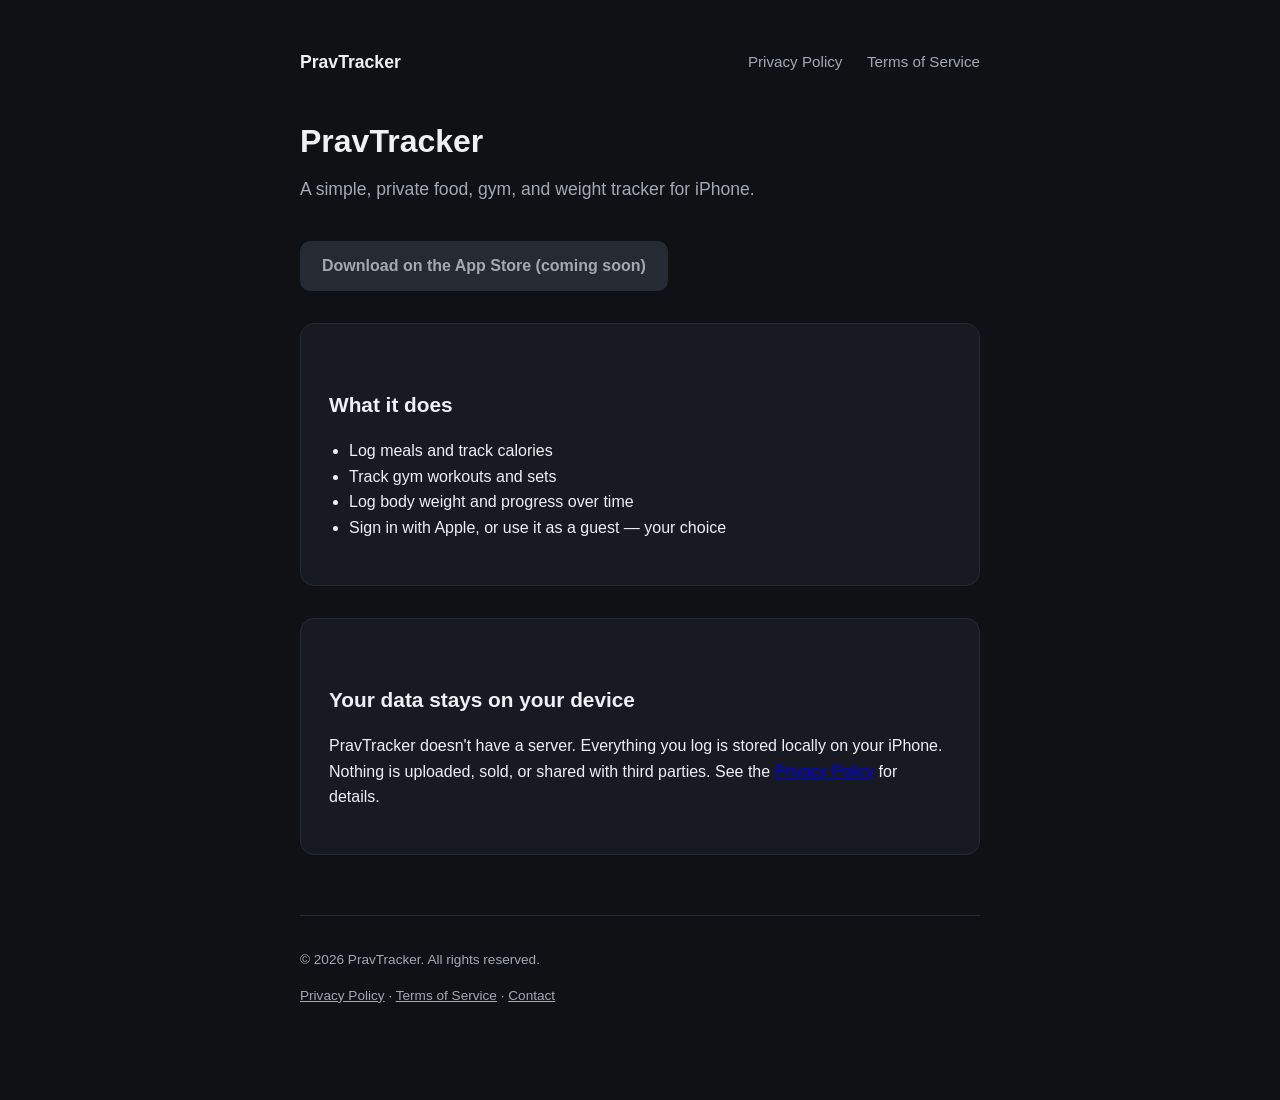
==== index.html @ 6fc5b69e "Initial PravTracker website" ====
<!DOCTYPE html>
<html lang="en">
<head>
<meta charset="UTF-8">
<meta name="viewport" content="width=device-width, initial-scale=1.0">
<title>PravTracker</title>
<link rel="stylesheet" href="style.css">
</head>
<body>
<div class="wrap">
  <header class="site">
    <a class="brand" href="index.html">PravTracker</a>
    <nav>
      <a href="privacy.html">Privacy Policy</a>
      <a href="terms.html">Terms of Service</a>
    </nav>
  </header>

  <h1>PravTracker</h1>
  <p class="tagline">A simple, private food, gym, and weight tracker for iPhone.</p>

  <!-- TODO: replace "#" with your real App Store link once the app is live, e.g.
       https://apps.apple.com/app/idXXXXXXXXXX -->
  <a class="btn disabled" href="#" id="app-store-link">Download on the App Store (coming soon)</a>

  <div class="card">
    <h2>What it does</h2>
    <ul>
      <li>Log meals and track calories</li>
      <li>Track gym workouts and sets</li>
      <li>Log body weight and progress over time</li>
      <li>Sign in with Apple, or use it as a guest — your choice</li>
    </ul>
  </div>

  <div class="card">
    <h2>Your data stays on your device</h2>
    <p>PravTracker doesn't have a server. Everything you log is stored locally on your iPhone. Nothing is uploaded, sold, or shared with third parties. See the <a href="privacy.html">Privacy Policy</a> for details.</p>
  </div>

  <footer>
    <p>&copy; <span id="year"></span> PravTracker. All rights reserved.</p>
    <p><a href="privacy.html">Privacy Policy</a> &middot; <a href="terms.html">Terms of Service</a> &middot; <a href="mailto:prabhjot19968@gmail.com">Contact</a></p>
  </footer>
</div>
<script>document.getElementById('year').textContent = new Date().getFullYear();</script>
</body>
</html>
---- style.css ----
:root {
  --bg: #0f1115;
  --card: #171a21;
  --text: #eef0f3;
  --muted: #a3a9b3;
  --accent: #4f9dff;
  --border: #262a33;
}

* { box-sizing: border-box; }

body {
  margin: 0;
  font-family: -apple-system, BlinkMacSystemFont, "Segoe UI", Roboto, Helvetica, Arial, sans-serif;
  background: var(--bg);
  color: var(--text);
  line-height: 1.6;
}

.wrap {
  max-width: 720px;
  margin: 0 auto;
  padding: 48px 20px 80px;
}

header.site {
  display: flex;
  align-items: center;
  justify-content: space-between;
  margin-bottom: 40px;
}

.brand {
  font-weight: 700;
  font-size: 1.1rem;
  text-decoration: none;
  color: var(--text);
}

nav a {
  color: var(--muted);
  text-decoration: none;
  margin-left: 20px;
  font-size: 0.95rem;
}

nav a:hover { color: var(--text); }

h1 { font-size: 2rem; margin-bottom: 8px; }
h2 { font-size: 1.3rem; margin-top: 36px; }
p.tagline { color: var(--muted); font-size: 1.1rem; margin-top: 0; }

.card {
  background: var(--card);
  border: 1px solid var(--border);
  border-radius: 14px;
  padding: 28px;
  margin-top: 32px;
}

.btn {
  display: inline-block;
  background: var(--accent);
  color: #06121f;
  font-weight: 600;
  padding: 12px 22px;
  border-radius: 10px;
  text-decoration: none;
  margin-top: 20px;
}

.btn.disabled {
  background: var(--border);
  color: var(--muted);
  cursor: default;
}

footer {
  margin-top: 60px;
  color: var(--muted);
  font-size: 0.85rem;
  border-top: 1px solid var(--border);
  padding-top: 20px;
}

footer a { color: var(--muted); }

ul { padding-left: 20px; }

.updated { color: var(--muted); font-size: 0.9rem; }
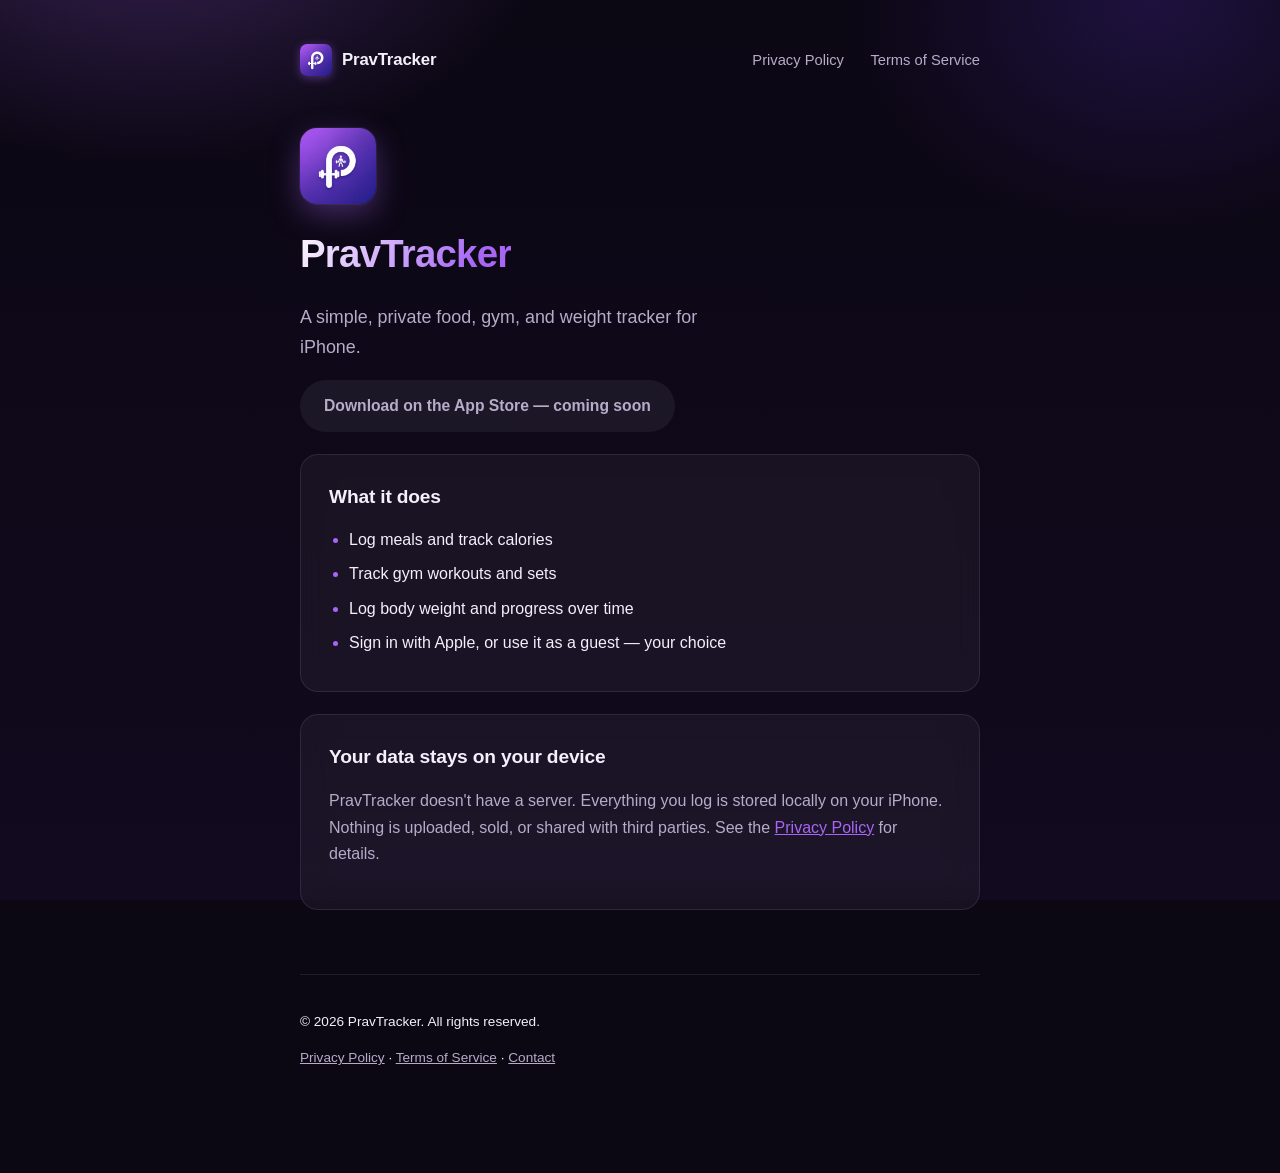
==== commit 47459c4d: "Final Commit" ====
--- a/index.html
+++ b/index.html
@@ -4,24 +4,28 @@
 <meta charset="UTF-8">
 <meta name="viewport" content="width=device-width, initial-scale=1.0">
 <title>PravTracker</title>
+<link rel="icon" href="app-icon.png">
 <link rel="stylesheet" href="style.css">
 </head>
 <body>
 <div class="wrap">
   <header class="site">
-    <a class="brand" href="index.html">PravTracker</a>
+    <a class="brand" href="index.html"><img src="app-icon.png" alt=""> PravTracker</a>
     <nav>
       <a href="privacy.html">Privacy Policy</a>
       <a href="terms.html">Terms of Service</a>
     </nav>
   </header>
 
-  <h1>PravTracker</h1>
-  <p class="tagline">A simple, private food, gym, and weight tracker for iPhone.</p>
+  <div class="hero">
+    <img class="icon" src="app-icon.png" alt="PravTracker app icon">
+    <h1>PravTracker</h1>
+    <p class="tagline">A simple, private food, gym, and weight tracker for iPhone.</p>
 
-  <!-- TODO: replace "#" with your real App Store link once the app is live, e.g.
-       https://apps.apple.com/app/idXXXXXXXXXX -->
-  <a class="btn disabled" href="#" id="app-store-link">Download on the App Store (coming soon)</a>
+    <!-- TODO: replace "#" with your real App Store link once the app is live, e.g.
+         https://apps.apple.com/app/idXXXXXXXXXX -->
+    <a class="btn disabled" href="#" id="app-store-link">Download on the App Store — coming soon</a>
+  </div>
 
   <div class="card">
     <h2>What it does</h2>
@@ -40,7 +44,7 @@
 
   <footer>
     <p>&copy; <span id="year"></span> PravTracker. All rights reserved.</p>
-    <p><a href="privacy.html">Privacy Policy</a> &middot; <a href="terms.html">Terms of Service</a> &middot; <a href="mailto:prabhjot19968@gmail.com">Contact</a></p>
+    <p><a href="privacy.html">Privacy Policy</a> &middot; <a href="terms.html">Terms of Service</a> &middot; <a href="mailto:pravtracker@gmail.com">Contact</a></p>
   </footer>
 </div>
 <script>document.getElementById('year').textContent = new Date().getFullYear();</script>
--- a/style.css
+++ b/style.css
@@ -1,90 +1,168 @@
 :root {
-  --bg: #0f1115;
-  --card: #171a21;
-  --text: #eef0f3;
-  --muted: #a3a9b3;
-  --accent: #4f9dff;
-  --border: #262a33;
+  --bg: #0b0713;
+  --bg-2: #120a1f;
+  --card: rgba(255, 255, 255, 0.045);
+  --card-border: rgba(255, 255, 255, 0.09);
+  --text: #f4f0fb;
+  --muted: #b6acc9;
+  --brand-light: #a866f5;
+  --brand-mid: #7a3fd6;
+  --brand-dark: #422490;
+  --ring: rgba(168, 102, 245, 0.35);
 }
 
 * { box-sizing: border-box; }
 
+html { scroll-behavior: smooth; }
+
 body {
   margin: 0;
   font-family: -apple-system, BlinkMacSystemFont, "Segoe UI", Roboto, Helvetica, Arial, sans-serif;
+  color: var(--text);
   background: var(--bg);
-  color: var(--text);
-  line-height: 1.6;
+  background-image:
+    radial-gradient(680px 420px at 12% -10%, rgba(168, 102, 245, 0.28), transparent 60%),
+    radial-gradient(560px 420px at 90% 0%, rgba(66, 36, 144, 0.35), transparent 55%),
+    linear-gradient(180deg, var(--bg) 0%, var(--bg-2) 100%);
+  background-attachment: fixed;
+  line-height: 1.65;
+  -webkit-font-smoothing: antialiased;
 }
 
 .wrap {
   max-width: 720px;
   margin: 0 auto;
-  padding: 48px 20px 80px;
+  padding: 44px 20px 90px;
 }
 
 header.site {
   display: flex;
   align-items: center;
   justify-content: space-between;
-  margin-bottom: 40px;
+  margin-bottom: 52px;
 }
 
 .brand {
-  font-weight: 700;
-  font-size: 1.1rem;
+  display: flex;
+  align-items: center;
+  gap: 10px;
   text-decoration: none;
   color: var(--text);
+  font-weight: 700;
+  font-size: 1.05rem;
+  letter-spacing: -0.01em;
+}
+
+.brand img {
+  width: 32px;
+  height: 32px;
+  border-radius: 22%;
+  box-shadow: 0 2px 10px rgba(168, 102, 245, 0.4);
 }
 
 nav a {
   color: var(--muted);
   text-decoration: none;
-  margin-left: 20px;
-  font-size: 0.95rem;
+  margin-left: 22px;
+  font-size: 0.92rem;
+  transition: color 0.15s ease;
 }
 
 nav a:hover { color: var(--text); }
 
-h1 { font-size: 2rem; margin-bottom: 8px; }
-h2 { font-size: 1.3rem; margin-top: 36px; }
-p.tagline { color: var(--muted); font-size: 1.1rem; margin-top: 0; }
+.hero {
+  display: flex;
+  flex-direction: column;
+  align-items: flex-start;
+  gap: 18px;
+}
+
+.hero img.icon {
+  width: 76px;
+  height: 76px;
+  border-radius: 22%;
+  box-shadow: 0 10px 30px rgba(168, 102, 245, 0.35), 0 0 0 1px rgba(255,255,255,0.06);
+}
+
+h1 {
+  font-size: 2.4rem;
+  margin: 0;
+  letter-spacing: -0.02em;
+  background: linear-gradient(120deg, #ffffff 0%, var(--brand-light) 80%);
+  -webkit-background-clip: text;
+  background-clip: text;
+  color: transparent;
+}
+
+h2 {
+  font-size: 1.2rem;
+  margin: 0 0 14px;
+  letter-spacing: -0.01em;
+}
+
+p.tagline {
+  color: var(--muted);
+  font-size: 1.12rem;
+  margin: 0;
+  max-width: 440px;
+}
 
 .card {
   background: var(--card);
-  border: 1px solid var(--border);
-  border-radius: 14px;
-  padding: 28px;
-  margin-top: 32px;
+  border: 1px solid var(--card-border);
+  border-radius: 18px;
+  padding: 26px 28px;
+  margin-top: 22px;
+  backdrop-filter: blur(14px);
 }
 
 .btn {
-  display: inline-block;
-  background: var(--accent);
-  color: #06121f;
+  display: inline-flex;
+  align-items: center;
+  gap: 8px;
+  background: linear-gradient(135deg, var(--brand-light), var(--brand-dark));
+  color: #fff;
   font-weight: 600;
-  padding: 12px 22px;
-  border-radius: 10px;
+  font-size: 0.98rem;
+  padding: 13px 24px;
+  border-radius: 999px;
   text-decoration: none;
-  margin-top: 20px;
+  box-shadow: 0 8px 24px var(--ring);
+  transition: transform 0.15s ease, box-shadow 0.15s ease;
+}
+
+.btn:hover {
+  transform: translateY(-1px);
+  box-shadow: 0 10px 28px var(--ring);
 }
 
 .btn.disabled {
-  background: var(--border);
+  background: rgba(255, 255, 255, 0.06);
   color: var(--muted);
+  box-shadow: none;
   cursor: default;
+  pointer-events: none;
 }
 
+ul { padding-left: 20px; margin: 0; }
+ul li { margin-bottom: 8px; color: var(--text); }
+ul li::marker { color: var(--brand-light); }
+
+p { color: var(--text); }
+.card p { color: var(--muted); }
+
+a { color: var(--brand-light); }
+a:hover { color: #c9a2fb; }
+
 footer {
-  margin-top: 60px;
+  margin-top: 64px;
   color: var(--muted);
   font-size: 0.85rem;
-  border-top: 1px solid var(--border);
-  padding-top: 20px;
+  border-top: 1px solid var(--card-border);
+  padding-top: 22px;
 }
 
 footer a { color: var(--muted); }
+footer a:hover { color: var(--text); }
 
-ul { padding-left: 20px; }
-
-.updated { color: var(--muted); font-size: 0.9rem; }
+.updated { color: var(--muted); font-size: 0.9rem; margin-top: -6px; }
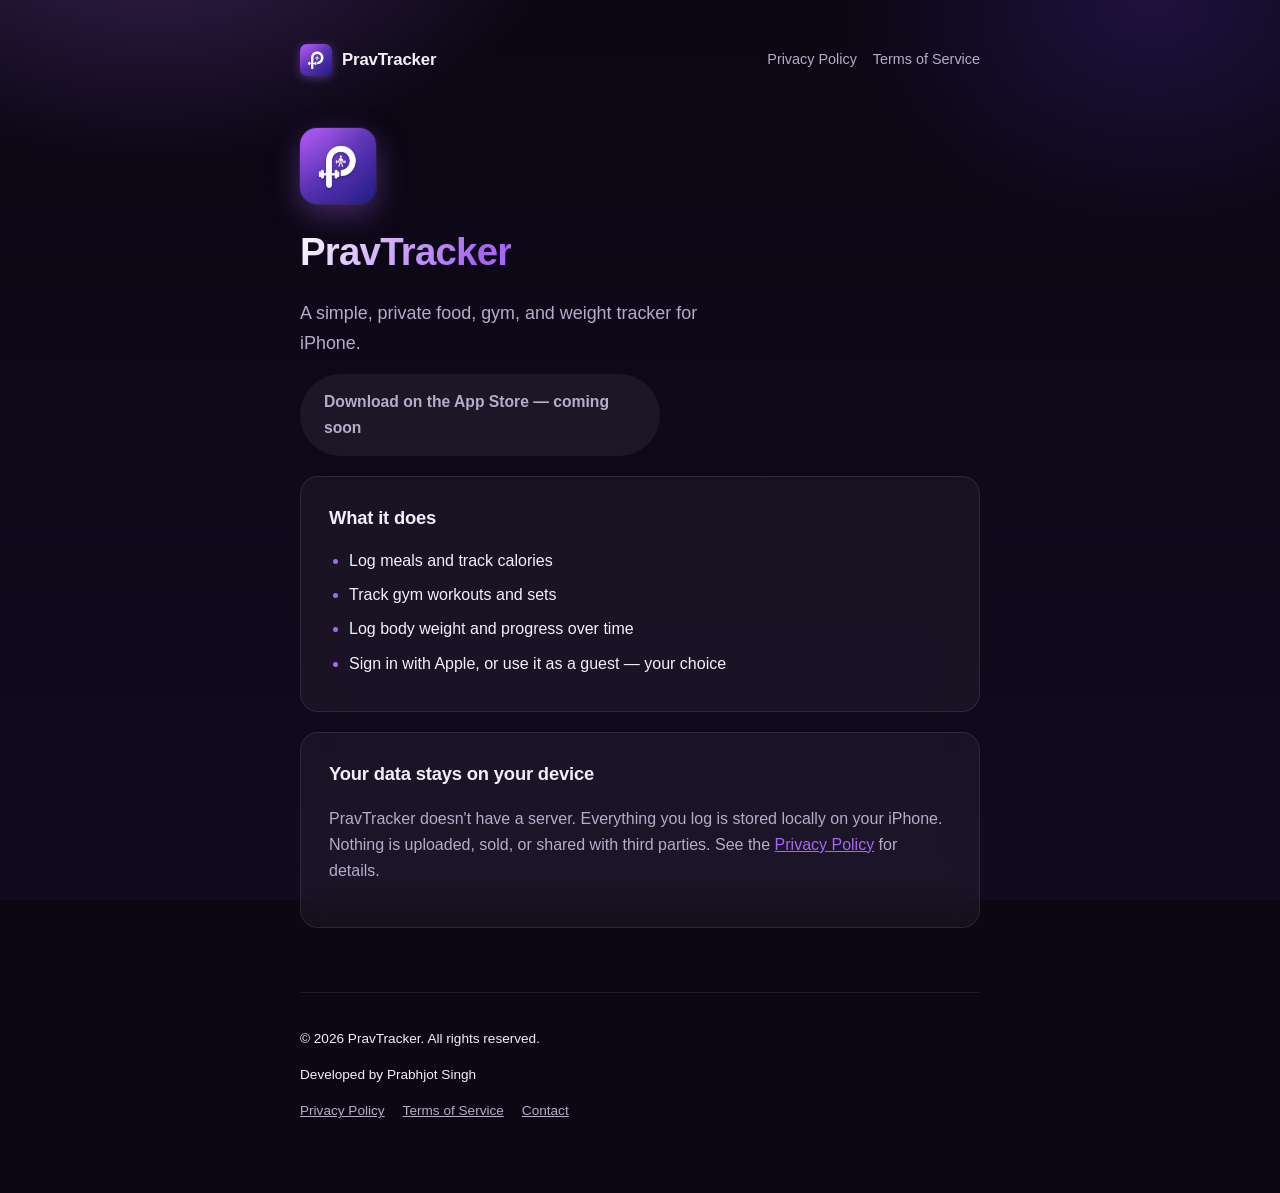
==== commit b50623d7: "Update site" ====
--- a/index.html
+++ b/index.html
@@ -44,7 +44,12 @@
 
   <footer>
     <p>&copy; <span id="year"></span> PravTracker. All rights reserved.</p>
-    <p><a href="privacy.html">Privacy Policy</a> &middot; <a href="terms.html">Terms of Service</a> &middot; <a href="mailto:pravtracker@gmail.com">Contact</a></p>
+    <p>Developed by Prabhjot Singh</p>
+    <div class="footer-links">
+      <a href="privacy.html">Privacy Policy</a>
+      <a href="terms.html">Terms of Service</a>
+      <a href="mailto:pravtracker@gmail.com">Contact</a>
+    </div>
   </footer>
 </div>
 <script>document.getElementById('year').textContent = new Date().getFullYear();</script>
--- a/style.css
+++ b/style.css
@@ -32,14 +32,16 @@
 .wrap {
   max-width: 720px;
   margin: 0 auto;
-  padding: 44px 20px 90px;
+  padding: clamp(28px, 8vw, 44px) clamp(16px, 5vw, 20px) 70px;
 }
 
 header.site {
   display: flex;
   align-items: center;
   justify-content: space-between;
-  margin-bottom: 52px;
+  flex-wrap: wrap;
+  gap: 10px;
+  margin-bottom: clamp(32px, 8vw, 52px);
 }
 
 .brand {
@@ -51,6 +53,7 @@
   font-weight: 700;
   font-size: 1.05rem;
   letter-spacing: -0.01em;
+  white-space: nowrap;
 }
 
 .brand img {
@@ -60,11 +63,16 @@
   box-shadow: 0 2px 10px rgba(168, 102, 245, 0.4);
 }
 
+nav {
+  display: flex;
+  gap: 16px;
+  flex-wrap: wrap;
+}
+
 nav a {
   color: var(--muted);
   text-decoration: none;
-  margin-left: 22px;
-  font-size: 0.92rem;
+  font-size: 0.9rem;
   transition: color 0.15s ease;
 }
 
@@ -74,18 +82,18 @@
   display: flex;
   flex-direction: column;
   align-items: flex-start;
-  gap: 18px;
+  gap: 16px;
 }
 
 .hero img.icon {
-  width: 76px;
-  height: 76px;
+  width: clamp(60px, 18vw, 76px);
+  height: clamp(60px, 18vw, 76px);
   border-radius: 22%;
   box-shadow: 0 10px 30px rgba(168, 102, 245, 0.35), 0 0 0 1px rgba(255,255,255,0.06);
 }
 
 h1 {
-  font-size: 2.4rem;
+  font-size: clamp(1.9rem, 8vw, 2.4rem);
   margin: 0;
   letter-spacing: -0.02em;
   background: linear-gradient(120deg, #ffffff 0%, var(--brand-light) 80%);
@@ -95,14 +103,14 @@
 }
 
 h2 {
-  font-size: 1.2rem;
+  font-size: 1.15rem;
   margin: 0 0 14px;
   letter-spacing: -0.01em;
 }
 
 p.tagline {
   color: var(--muted);
-  font-size: 1.12rem;
+  font-size: clamp(1rem, 4vw, 1.12rem);
   margin: 0;
   max-width: 440px;
 }
@@ -111,20 +119,23 @@
   background: var(--card);
   border: 1px solid var(--card-border);
   border-radius: 18px;
-  padding: 26px 28px;
-  margin-top: 22px;
+  padding: clamp(20px, 5vw, 26px) clamp(18px, 5vw, 28px);
+  margin-top: 20px;
   backdrop-filter: blur(14px);
 }
 
 .btn {
   display: inline-flex;
   align-items: center;
+  justify-content: center;
   gap: 8px;
+  width: 100%;
+  max-width: 360px;
   background: linear-gradient(135deg, var(--brand-light), var(--brand-dark));
   color: #fff;
   font-weight: 600;
   font-size: 0.98rem;
-  padding: 13px 24px;
+  padding: 15px 24px;
   border-radius: 999px;
   text-decoration: none;
   box-shadow: 0 8px 24px var(--ring);
@@ -165,4 +176,24 @@
 footer a { color: var(--muted); }
 footer a:hover { color: var(--text); }
 
+.footer-links {
+  display: flex;
+  flex-wrap: wrap;
+  gap: 8px 18px;
+  margin-top: 8px;
+}
+
 .updated { color: var(--muted); font-size: 0.9rem; margin-top: -6px; }
+
+@media (max-width: 480px) {
+  .brand { font-size: 0.98rem; }
+  .brand img { width: 28px; height: 28px; }
+  nav { gap: 12px; }
+  nav a { font-size: 0.85rem; }
+  .card { border-radius: 14px; }
+  .btn { font-size: 0.94rem; padding: 14px 20px; }
+}
+
+@media (hover: none) {
+  .btn:hover { transform: none; }
+}
